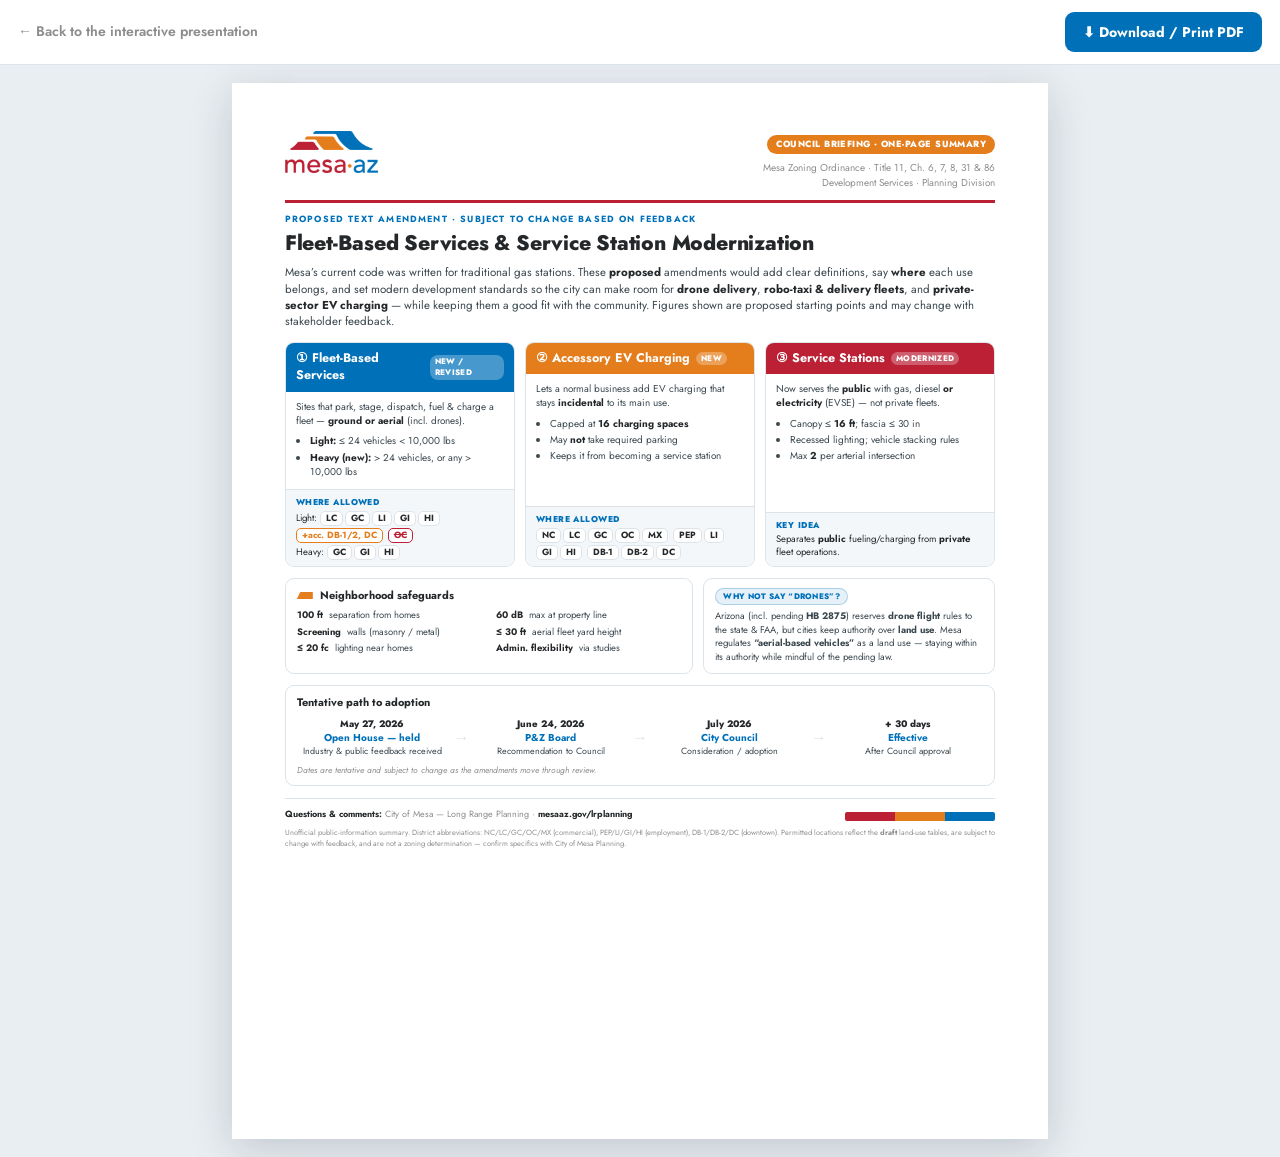
==== onepager.html @ b511ea50 "Mesa Zoning Modernization — interactive presentation A mobile-first, brand-aligned presentation of t" ====
<!DOCTYPE html>
<html lang="en">
<head>
  <meta charset="utf-8" />
  <meta name="viewport" content="width=device-width, initial-scale=1" />
  <title>Mesa Fleet Services & Service Station Amendments — One-Page Summary</title>
  <link rel="preconnect" href="https://fonts.googleapis.com" />
  <link rel="preconnect" href="https://fonts.gstatic.com" crossorigin />
  <link href="https://fonts.googleapis.com/css2?family=Jost:wght@300;400;500;600;700;800&display=swap" rel="stylesheet" />
  <style>
    :root{
      --blue:#0071B9; --red:#BB2034; --amber:#E47D1C; --ink:#25282A; --gray:#8B8D8E;
      --line:#dce4ea; --bg-alt:#f3f7fa;
      --sans:"Avenir Next","Avenir","Jost","Segoe UI",Arial,sans-serif;
    }
    *{box-sizing:border-box}
    html,body{margin:0;background:#e9eef2;color:var(--ink);font-family:var(--sans);line-height:1.42}
    a{color:var(--blue)}

    /* screen toolbar */
    .toolbar{position:sticky;top:0;z-index:10;display:flex;justify-content:space-between;align-items:center;
      gap:12px;background:#fff;border-bottom:1px solid var(--line);padding:12px 18px;flex-wrap:wrap}
    .toolbar .tb-left{display:flex;align-items:center;gap:10px;font-weight:600;color:var(--gray);font-size:14px}
    .toolbar a.back{color:var(--gray);text-decoration:none;font-weight:600}
    .btn{display:inline-flex;align-items:center;gap:8px;border:0;cursor:pointer;font-family:var(--sans);
      font-weight:700;font-size:14px;padding:10px 18px;border-radius:9px;background:var(--blue);color:#fff}
    .btn:hover{background:#005a93}

    /* the page sheet (Letter) */
    .sheet{width:8.5in;min-height:11in;margin:18px auto;background:#fff;padding:0.5in 0.55in;
      box-shadow:0 10px 40px rgba(16,34,46,.18);position:relative}

    /* header */
    .ph{display:flex;align-items:flex-start;justify-content:space-between;gap:16px;border-bottom:3px solid var(--red);padding-bottom:10px}
    .ph .logo{height:42px}
    .ph .ph-r{text-align:right}
    .eyebrow{font-size:9px;letter-spacing:.13em;text-transform:uppercase;font-weight:700;color:var(--blue)}
    h1{font-size:21px;font-weight:800;margin:6px 0 2px;letter-spacing:-.01em;line-height:1.08}
    .sub{font-size:11px;color:var(--gray)}
    .ph-r .tag{display:inline-block;font-size:9px;font-weight:800;letter-spacing:.05em;text-transform:uppercase;
      color:#fff;background:var(--amber);padding:3px 9px;border-radius:20px}
    .ph-r .meta{font-size:10px;color:var(--gray);margin-top:6px;line-height:1.5}

    .intro{font-size:11.5px;color:#3a474f;margin:10px 0 12px}
    .intro b{color:var(--ink)}

    /* three change blocks */
    .blocks{display:grid;grid-template-columns:1fr 1fr 1fr;gap:10px}
    .blk{border:1px solid var(--line);border-radius:9px;overflow:hidden;display:flex;flex-direction:column}
    .blk h2{font-size:12.5px;margin:0;padding:7px 10px;color:#fff;display:flex;align-items:center;gap:6px}
    .blk.fleet h2{background:var(--blue)} .blk.ev h2{background:var(--amber)} .blk.ss h2{background:var(--red)}
    .blk .new{font-size:8px;font-weight:800;background:rgba(255,255,255,.28);padding:1px 5px;border-radius:8px;letter-spacing:.04em}
    .blk .body{padding:8px 10px;font-size:10px;color:#3a474f}
    .blk .body p{margin:0 0 6px}
    .blk b{color:var(--ink)}
    .blk ul{margin:4px 0 0;padding-left:14px}
    .blk li{margin:2px 0}
    .where{background:var(--bg-alt);border-top:1px solid var(--line);padding:6px 10px;font-size:9.5px;margin-top:auto}
    .where .lab{font-weight:800;color:var(--blue);text-transform:uppercase;letter-spacing:.05em;font-size:8.5px}
    .pill{display:inline-block;background:#fff;border:1px solid var(--line);border-radius:5px;padding:0 5px;margin:2px 2px 0 0;font-weight:700;font-size:9px}
    .pill.rem{border-color:var(--red);color:var(--red);text-decoration:line-through}

    /* lower band: safeguards + legislation */
    .band{display:grid;grid-template-columns:1.4fr 1fr;gap:10px;margin-top:11px}
    .panel{border:1px solid var(--line);border-radius:9px;padding:9px 11px}
    .panel h3{font-size:11px;margin:0 0 6px;color:var(--ink);display:flex;align-items:center;gap:7px}
    .panel h3::before{content:"";width:16px;height:7px;background:var(--amber);clip-path:polygon(22% 0,100% 0,100% 100%,0 100%)}
    .safe{display:grid;grid-template-columns:1fr 1fr;gap:3px 14px;font-size:9.5px;color:#3a474f}
    .safe div{display:flex;gap:6px} .safe b{color:var(--ink)}
    .leg{font-size:9.5px;color:#3a474f}
    .leg .badge{display:inline-block;font-size:8px;font-weight:800;text-transform:uppercase;letter-spacing:.04em;
      color:var(--blue);background:rgba(0,113,185,.1);border:1px solid rgba(0,113,185,.25);padding:2px 7px;border-radius:12px;margin-bottom:5px}

    /* timeline */
    .tl{margin-top:11px;border:1px solid var(--line);border-radius:9px;padding:9px 11px}
    .tl h3{font-size:11px;margin:0 0 7px;color:var(--ink)}
    .tl .row{display:flex;gap:6px;align-items:stretch}
    .tl .step{flex:1;text-align:center;font-size:9px;color:#3a474f;position:relative;padding:0 4px}
    .tl .step b{display:block;color:var(--blue);font-size:10px}
    .tl .step .d{font-weight:800;color:var(--ink);font-size:9.5px}
    .tl .arrow{color:var(--line);font-weight:800;align-self:center}
    .tl .note{font-size:8.5px;color:var(--gray);margin-top:6px;font-style:italic}

    /* footer */
    .pf{display:flex;justify-content:space-between;align-items:flex-end;gap:14px;margin-top:12px;
      border-top:1px solid var(--line);padding-top:8px}
    .pf .c{font-size:9px;color:var(--gray);line-height:1.55}
    .pf .c b{color:var(--ink)}
    .pf .bar{height:9px;width:150px;border-radius:2px;
      background:linear-gradient(90deg,var(--red) 0 33.3%,var(--amber) 33.3% 66.6%,var(--blue) 66.6% 100%)}
    .disc{font-size:7.5px;color:var(--gray);margin-top:7px;line-height:1.45}

    @media (max-width:900px){
      .blocks{grid-template-columns:1fr} .band{grid-template-columns:1fr}
      .tl .row{flex-direction:column} .tl .arrow{display:none} .safe{grid-template-columns:1fr}
      .sheet{width:100%;min-height:0;padding:22px 18px}
    }
    @media print{
      @page{size:Letter portrait;margin:0}
      html,body{background:#fff}
      .toolbar{display:none}
      .sheet{width:auto;min-height:auto;margin:0;box-shadow:none;padding:0.45in 0.5in}
      *{-webkit-print-color-adjust:exact;print-color-adjust:exact}
    }
  </style>
</head>
<body>

  <div class="toolbar">
    <div class="tb-left"><a class="back" href="index.html">← Back to the interactive presentation</a></div>
    <button class="btn" onclick="window.print()">⬇︎ Download / Print PDF</button>
  </div>

  <div class="sheet">
    <!-- header -->
    <div class="ph">
      <div>
        <img class="logo" src="assets/img/mesa-logo.png" alt="City of Mesa" />
      </div>
      <div class="ph-r">
        <span class="tag">Council Briefing · One-Page Summary</span>
        <div class="meta">Mesa Zoning Ordinance · Title&nbsp;11, Ch.&nbsp;6,&nbsp;7,&nbsp;8,&nbsp;31&nbsp;&amp;&nbsp;86<br>Development Services · Planning Division</div>
      </div>
    </div>

    <div style="margin-top:10px">
      <div class="eyebrow">Proposed Text Amendment · Subject to change based on feedback</div>
      <h1>Fleet-Based Services &amp; Service Station Modernization</h1>
      <p class="intro">Mesa’s current code was written for traditional gas stations. These <b>proposed</b>
        amendments would add clear definitions, say <b>where</b> each use belongs, and set modern development
        standards so the city can make room for <b>drone delivery</b>, <b>robo-taxi &amp; delivery fleets</b>, and
        <b>private-sector EV charging</b> — while keeping them a good fit with the community. Figures shown are
        proposed starting points and may change with stakeholder feedback.</p>
    </div>

    <!-- three changes -->
    <div class="blocks">
      <div class="blk fleet">
        <h2>① Fleet-Based Services <span class="new">NEW / REVISED</span></h2>
        <div class="body">
          <p>Sites that park, stage, dispatch, fuel &amp; charge a fleet — <b>ground or aerial</b> (incl. drones).</p>
          <ul>
            <li><b>Light:</b> ≤ 24 vehicles &lt; 10,000 lbs</li>
            <li><b>Heavy (new):</b> &gt; 24 vehicles, or any &gt; 10,000 lbs</li>
          </ul>
        </div>
        <div class="where">
          <span class="lab">Where allowed</span><br>
          <span>Light:</span>
          <span class="pill">LC</span><span class="pill">GC</span><span class="pill">LI</span><span class="pill">GI</span><span class="pill">HI</span>
          <span class="pill" style="border-color:var(--amber);color:var(--amber)">+acc. DB-1/2, DC</span>
          <span class="pill rem">OC</span><br>
          <span>Heavy:</span>
          <span class="pill">GC</span><span class="pill">GI</span><span class="pill">HI</span>
        </div>
      </div>

      <div class="blk ev">
        <h2>② Accessory EV Charging <span class="new">NEW</span></h2>
        <div class="body">
          <p>Lets a normal business add EV charging that stays <b>incidental</b> to its main use.</p>
          <ul>
            <li>Capped at <b>16 charging spaces</b></li>
            <li>May <b>not</b> take required parking</li>
            <li>Keeps it from becoming a service station</li>
          </ul>
        </div>
        <div class="where">
          <span class="lab">Where allowed</span><br>
          <span class="pill">NC</span><span class="pill">LC</span><span class="pill">GC</span><span class="pill">OC</span><span class="pill">MX</span>
          <span class="pill">PEP</span><span class="pill">LI</span><span class="pill">GI</span><span class="pill">HI</span>
          <span class="pill">DB-1</span><span class="pill">DB-2</span><span class="pill">DC</span>
        </div>
      </div>

      <div class="blk ss">
        <h2>③ Service Stations <span class="new">MODERNIZED</span></h2>
        <div class="body">
          <p>Now serves the <b>public</b> with gas, diesel <b>or electricity</b> (EVSE) — not private fleets.</p>
          <ul>
            <li>Canopy ≤ <b>16 ft</b>; fascia ≤ 30 in</li>
            <li>Recessed lighting; vehicle stacking rules</li>
            <li>Max <b>2</b> per arterial intersection</li>
          </ul>
        </div>
        <div class="where">
          <span class="lab">Key idea</span><br>
          <span>Separates <b>public</b> fueling/charging from <b>private</b> fleet operations.</span>
        </div>
      </div>
    </div>

    <!-- safeguards + legislation -->
    <div class="band">
      <div class="panel">
        <h3>Neighborhood safeguards</h3>
        <div class="safe">
          <div><b>100 ft</b> separation from homes</div>
          <div><b>60 dB</b> max at property line</div>
          <div><b>Screening</b> walls (masonry / metal)</div>
          <div><b>≤ 30 ft</b> aerial fleet yard height</div>
          <div><b>≤ 20 fc</b> lighting near homes</div>
          <div><b>Admin. flexibility</b> via studies</div>
        </div>
      </div>
      <div class="panel leg">
        <span class="badge">Why not say “drones”?</span>
        <div>Arizona (incl. pending <b>HB 2875</b>) reserves <b>drone flight</b> rules to the state &amp; FAA, but
          cities keep authority over <b>land use</b>. Mesa regulates <b>“aerial-based vehicles”</b> as a land
          use — staying within its authority while mindful of the pending law.</div>
      </div>
    </div>

    <!-- timeline -->
    <div class="tl">
      <h3>Tentative path to adoption</h3>
      <div class="row">
        <div class="step"><span class="d">May 27, 2026</span><b>Open House — held</b>Industry &amp; public feedback received</div>
        <div class="arrow">→</div>
        <div class="step"><span class="d">June 24, 2026</span><b>P&amp;Z Board</b>Recommendation to Council</div>
        <div class="arrow">→</div>
        <div class="step"><span class="d">July 2026</span><b>City Council</b>Consideration / adoption</div>
        <div class="arrow">→</div>
        <div class="step"><span class="d">+ 30 days</span><b>Effective</b>After Council approval</div>
      </div>
      <div class="note">Dates are tentative and subject to change as the amendments move through review.</div>
    </div>

    <!-- footer -->
    <div class="pf">
      <div class="c">
        <b>Questions &amp; comments:</b> City of Mesa — Long Range Planning · <b>mesaaz.gov/lrplanning</b>
      </div>
      <div class="bar"></div>
    </div>
    <div class="disc">Unofficial public-information summary. District abbreviations: NC/LC/GC/OC/MX (commercial),
      PEP/LI/GI/HI (employment), DB-1/DB-2/DC (downtown). Permitted locations reflect the <b>draft</b> land-use
      tables, are subject to change with feedback, and are not a zoning determination — confirm specifics with
      City of Mesa Planning.</div>
  </div>

</body>
</html>
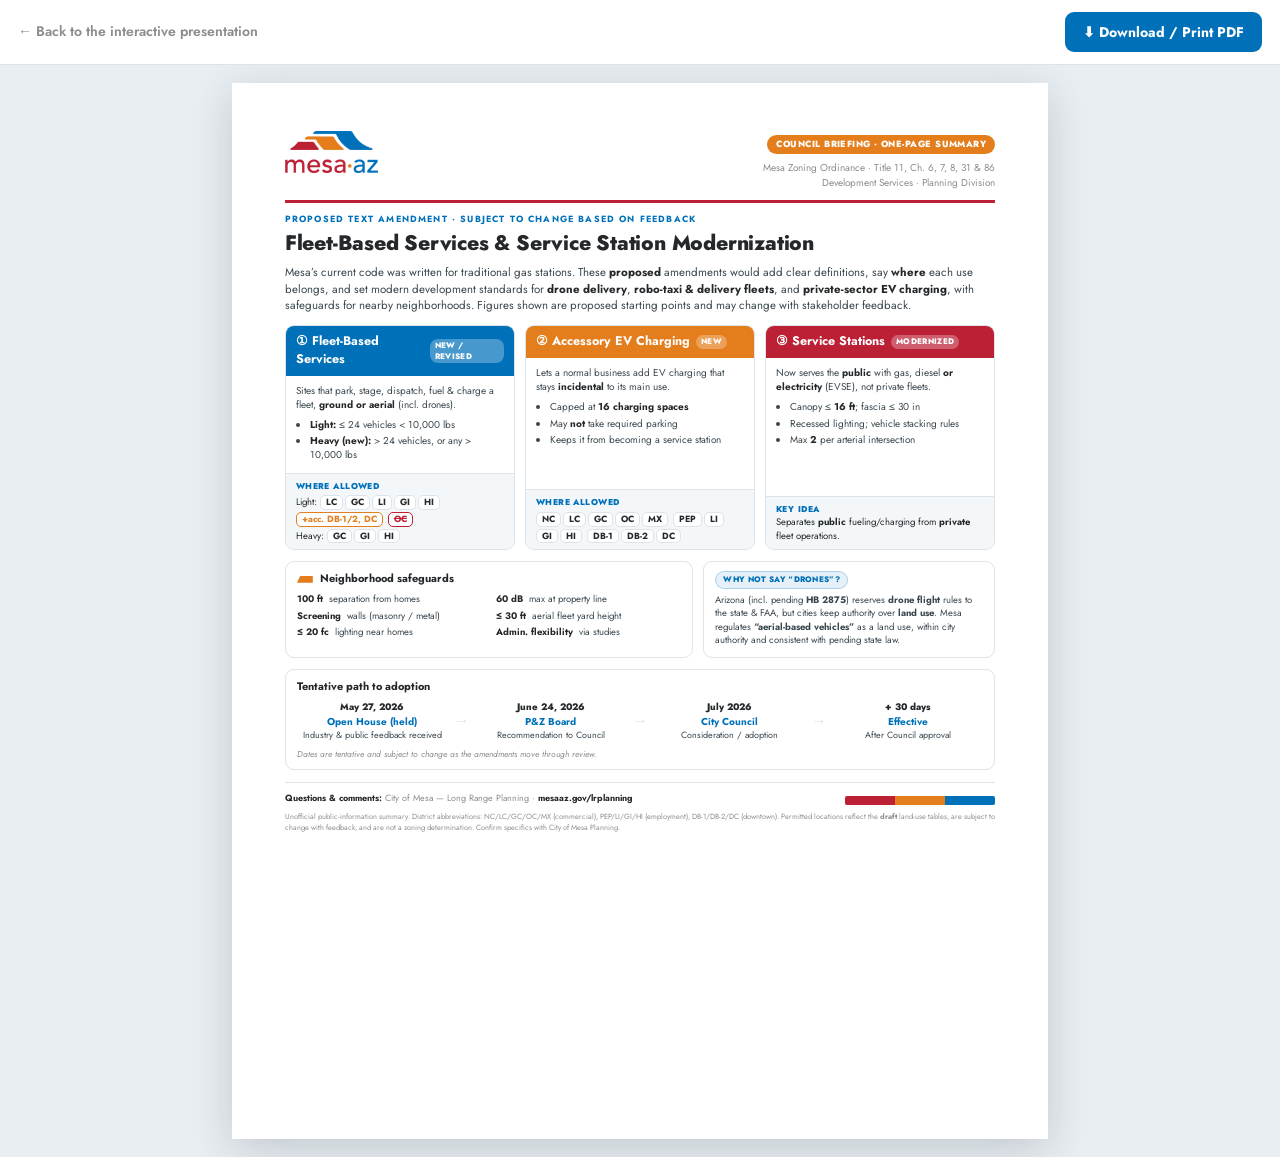
==== commit e8f2382d: "Tighten site copy: fewer em dashes and clearer FAQ structure. Remove duplicated balancing-act langua" ====
--- a/onepager.html
+++ b/onepager.html
@@ -128,8 +128,8 @@
       <h1>Fleet-Based Services &amp; Service Station Modernization</h1>
       <p class="intro">Mesa’s current code was written for traditional gas stations. These <b>proposed</b>
         amendments would add clear definitions, say <b>where</b> each use belongs, and set modern development
-        standards so the city can make room for <b>drone delivery</b>, <b>robo-taxi &amp; delivery fleets</b>, and
-        <b>private-sector EV charging</b> — while keeping them a good fit with the community. Figures shown are
+        standards for <b>drone delivery</b>, <b>robo-taxi &amp; delivery fleets</b>, and
+        <b>private-sector EV charging</b>, with safeguards for nearby neighborhoods. Figures shown are
         proposed starting points and may change with stakeholder feedback.</p>
     </div>
 
@@ -138,7 +138,7 @@
       <div class="blk fleet">
         <h2>① Fleet-Based Services <span class="new">NEW / REVISED</span></h2>
         <div class="body">
-          <p>Sites that park, stage, dispatch, fuel &amp; charge a fleet — <b>ground or aerial</b> (incl. drones).</p>
+          <p>Sites that park, stage, dispatch, fuel &amp; charge a fleet, <b>ground or aerial</b> (incl. drones).</p>
           <ul>
             <li><b>Light:</b> ≤ 24 vehicles &lt; 10,000 lbs</li>
             <li><b>Heavy (new):</b> &gt; 24 vehicles, or any &gt; 10,000 lbs</li>
@@ -176,7 +176,7 @@
       <div class="blk ss">
         <h2>③ Service Stations <span class="new">MODERNIZED</span></h2>
         <div class="body">
-          <p>Now serves the <b>public</b> with gas, diesel <b>or electricity</b> (EVSE) — not private fleets.</p>
+          <p>Now serves the <b>public</b> with gas, diesel <b>or electricity</b> (EVSE), not private fleets.</p>
           <ul>
             <li>Canopy ≤ <b>16 ft</b>; fascia ≤ 30 in</li>
             <li>Recessed lighting; vehicle stacking rules</li>
@@ -207,7 +207,7 @@
         <span class="badge">Why not say “drones”?</span>
         <div>Arizona (incl. pending <b>HB 2875</b>) reserves <b>drone flight</b> rules to the state &amp; FAA, but
           cities keep authority over <b>land use</b>. Mesa regulates <b>“aerial-based vehicles”</b> as a land
-          use — staying within its authority while mindful of the pending law.</div>
+          use, within city authority and consistent with pending state law.</div>
       </div>
     </div>
 
@@ -215,7 +215,7 @@
     <div class="tl">
       <h3>Tentative path to adoption</h3>
       <div class="row">
-        <div class="step"><span class="d">May 27, 2026</span><b>Open House — held</b>Industry &amp; public feedback received</div>
+        <div class="step"><span class="d">May 27, 2026</span><b>Open House (held)</b>Industry &amp; public feedback received</div>
         <div class="arrow">→</div>
         <div class="step"><span class="d">June 24, 2026</span><b>P&amp;Z Board</b>Recommendation to Council</div>
         <div class="arrow">→</div>
@@ -235,7 +235,7 @@
     </div>
     <div class="disc">Unofficial public-information summary. District abbreviations: NC/LC/GC/OC/MX (commercial),
       PEP/LI/GI/HI (employment), DB-1/DB-2/DC (downtown). Permitted locations reflect the <b>draft</b> land-use
-      tables, are subject to change with feedback, and are not a zoning determination — confirm specifics with
+      tables, are subject to change with feedback, and are not a zoning determination. Confirm specifics with
       City of Mesa Planning.</div>
   </div>
 
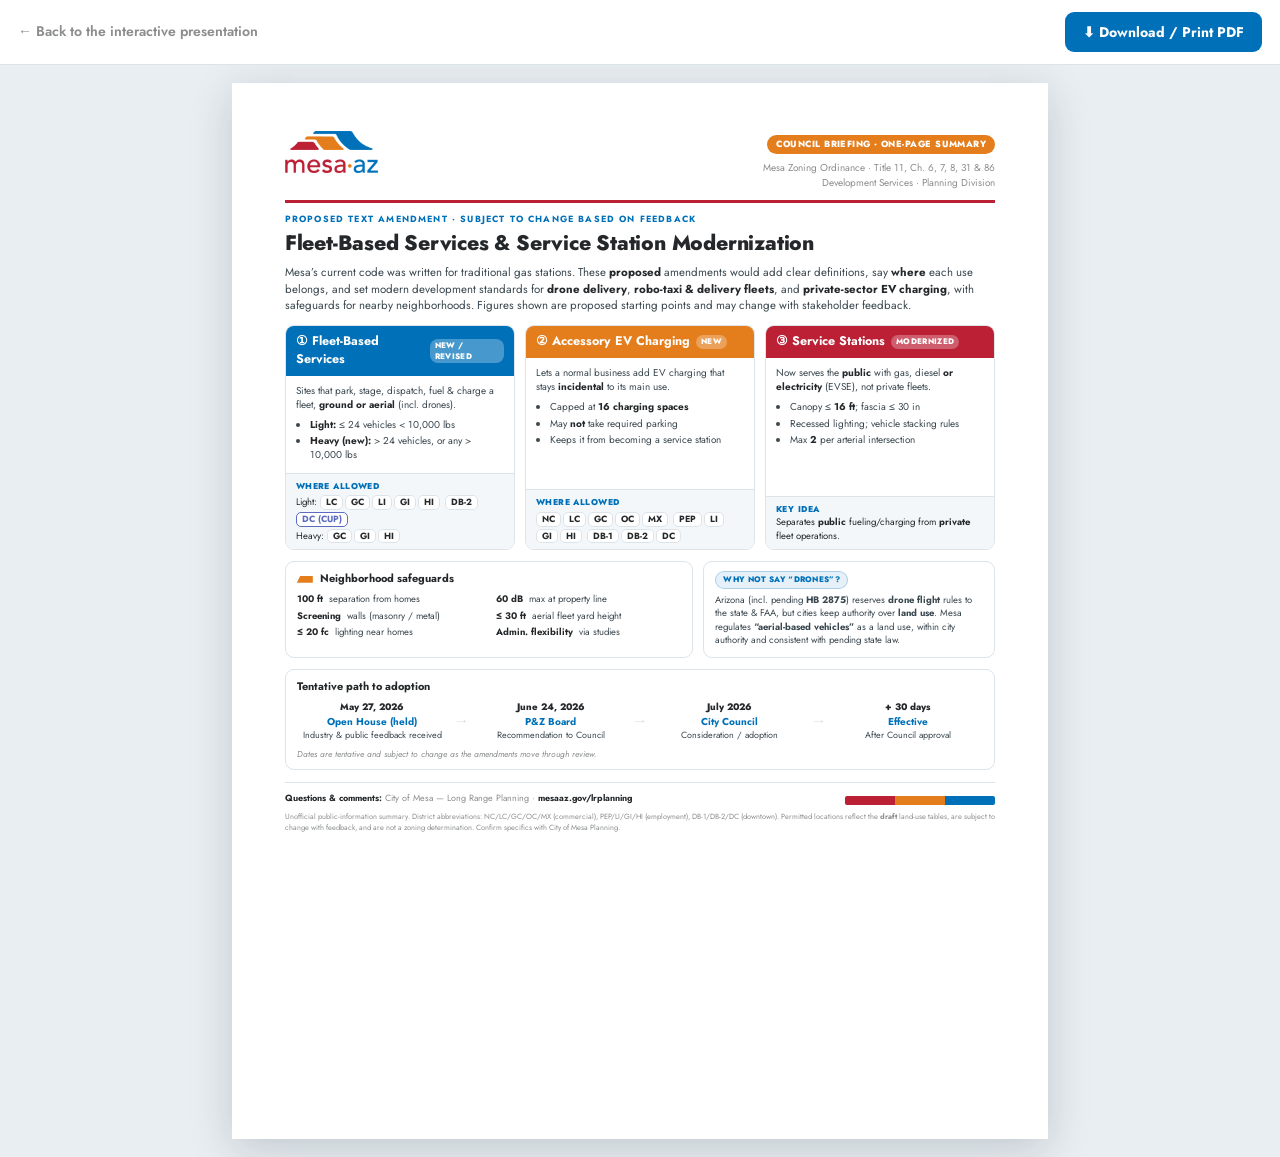
==== commit 9d3260d9: "Fix Light Fleet map/chart accuracy and align Heavy Fleet with draft tables. Correct Light Fleet base" ====
--- a/onepager.html
+++ b/onepager.html
@@ -148,8 +148,7 @@
           <span class="lab">Where allowed</span><br>
           <span>Light:</span>
           <span class="pill">LC</span><span class="pill">GC</span><span class="pill">LI</span><span class="pill">GI</span><span class="pill">HI</span>
-          <span class="pill" style="border-color:var(--amber);color:var(--amber)">+acc. DB-1/2, DC</span>
-          <span class="pill rem">OC</span><br>
+          <span class="pill">DB-2</span><span class="pill" style="border-color:#5C6BC0;color:#5C6BC0">DC (CUP)</span><br>
           <span>Heavy:</span>
           <span class="pill">GC</span><span class="pill">GI</span><span class="pill">HI</span>
         </div>
